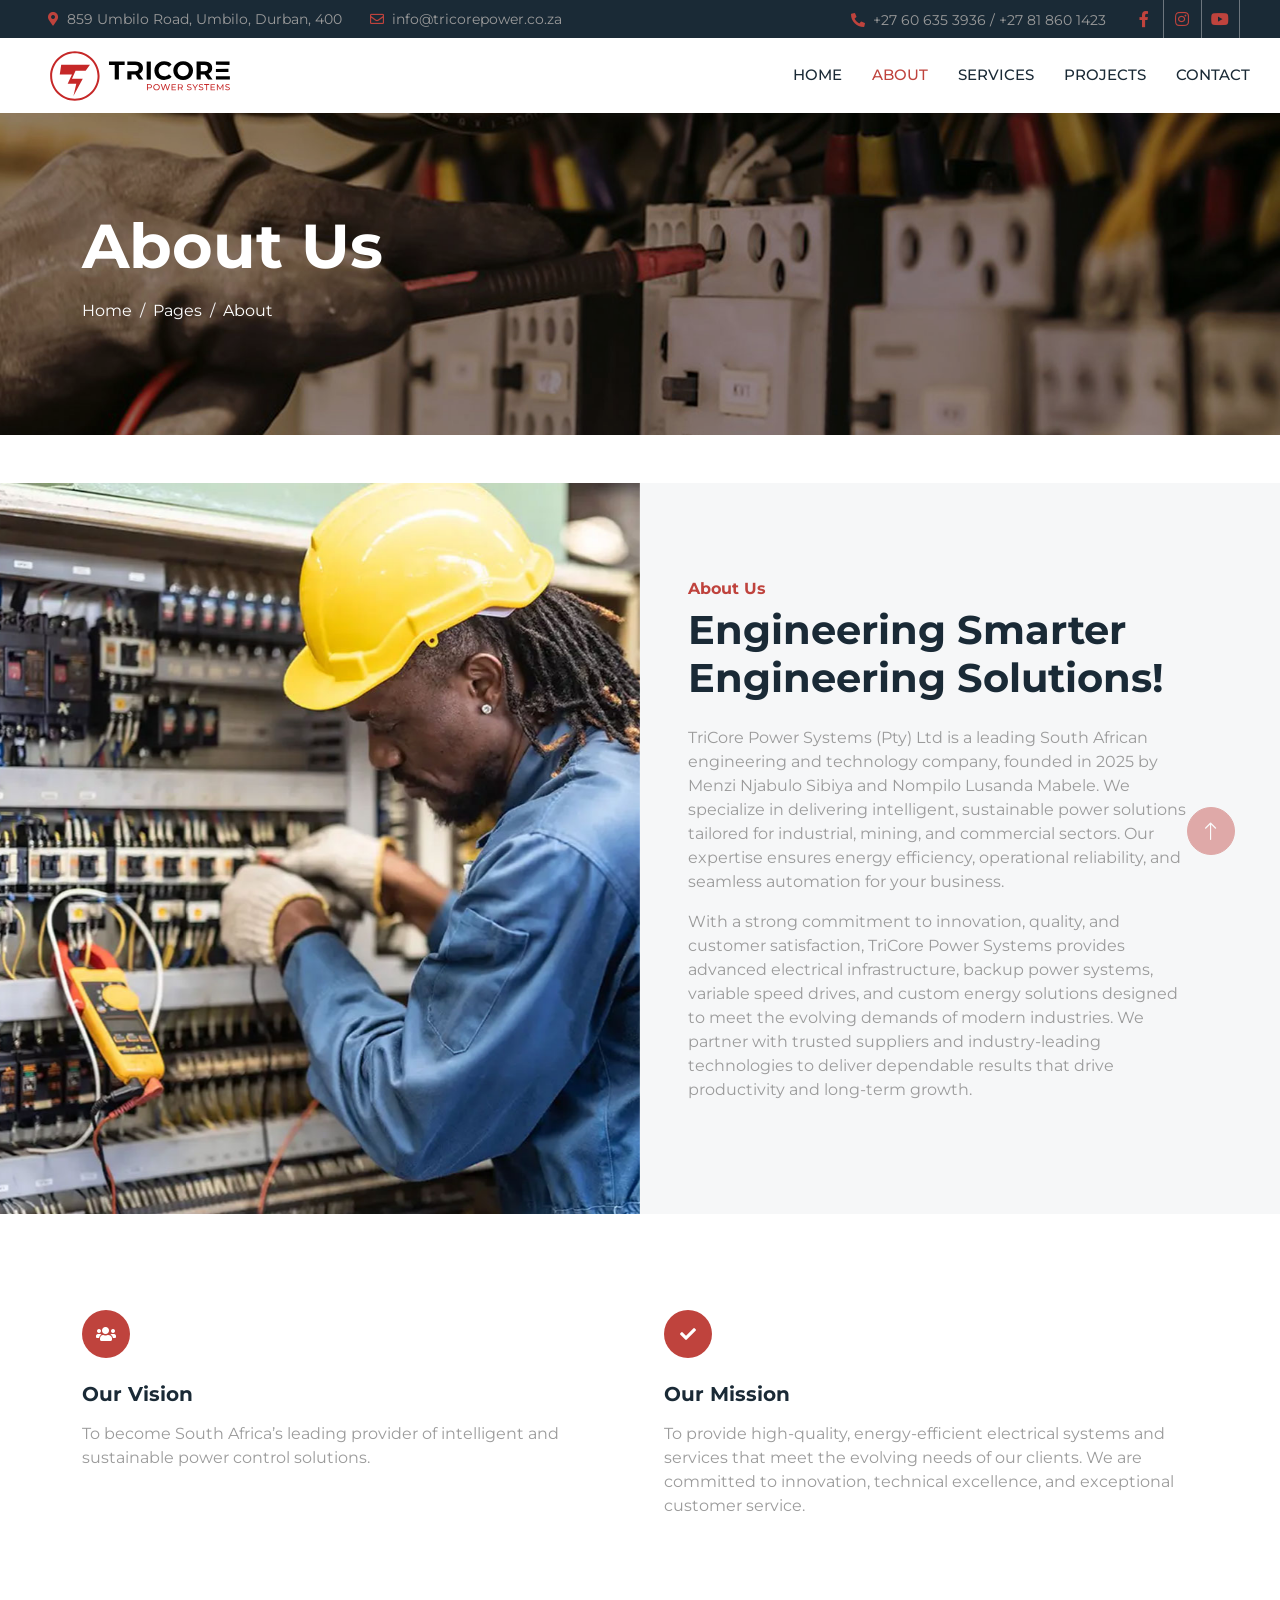
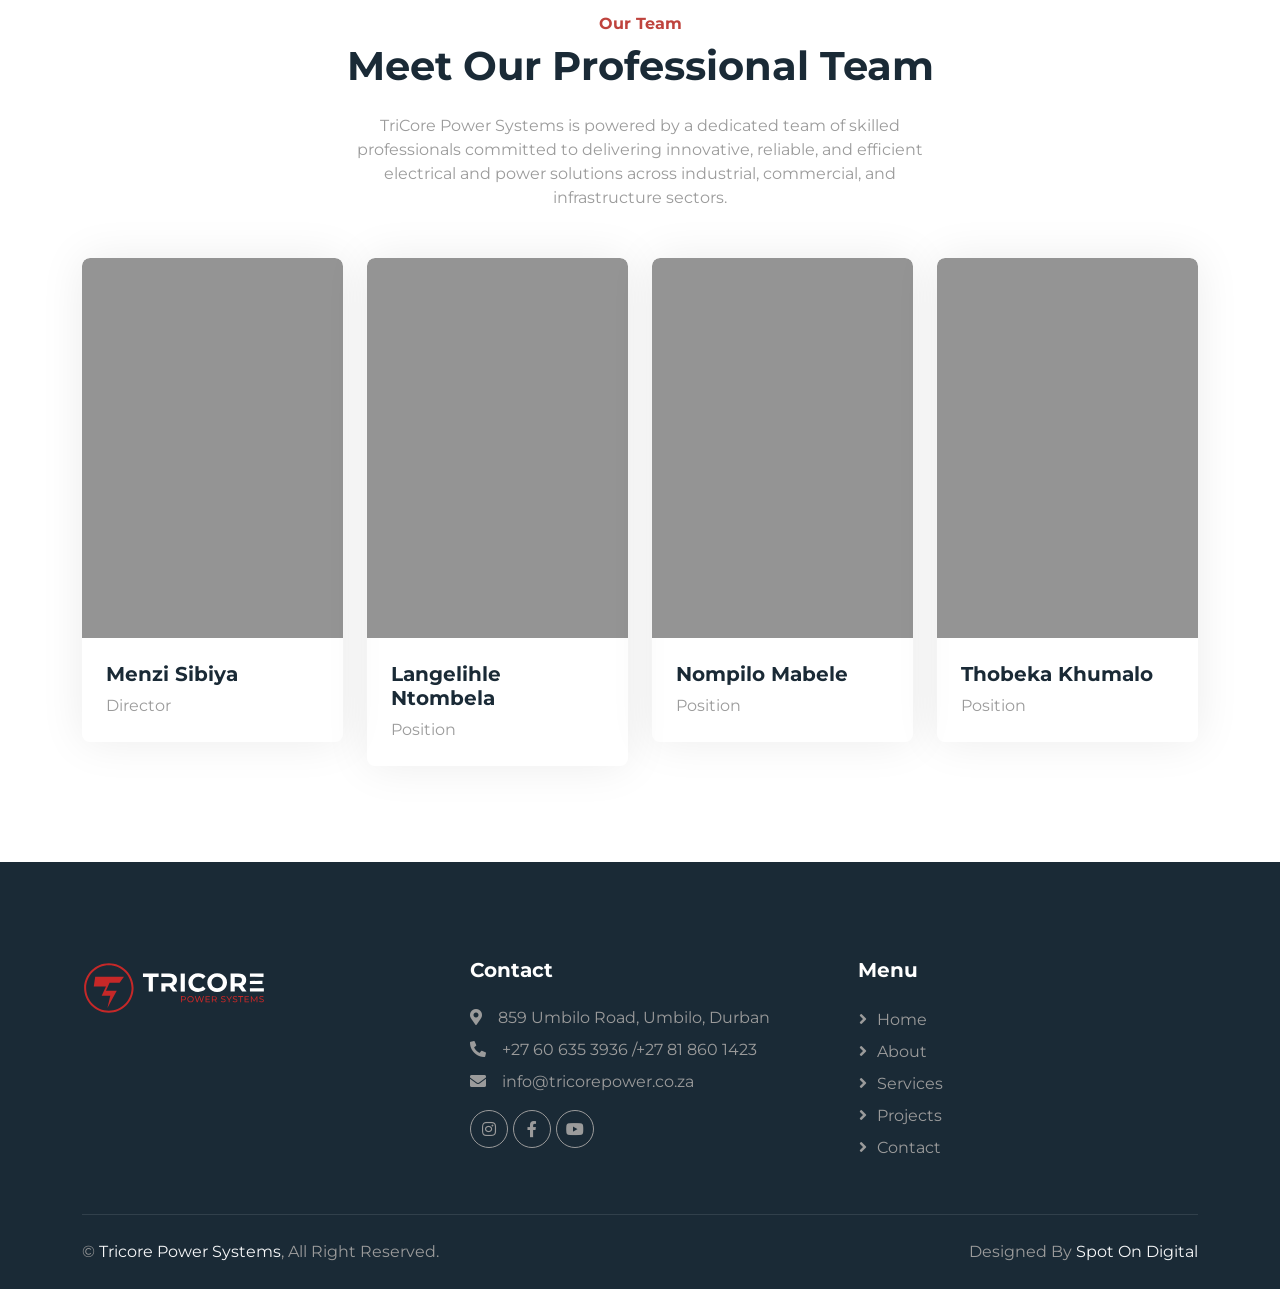
==== about.html @ cb74283c "Add files via upload" ====
<!DOCTYPE html>
<html lang="en">

<head>
    <meta charset="utf-8">
    <title>About</title>
    <meta content="width=device-width, initial-scale=1.0" name="viewport">
    <meta content="" name="keywords">
    <meta content="" name="description">

    <!-- Favicon -->
    <link href="img/favicon.png" rel="icon">

    <!-- Google Web Fonts -->
    <link rel="preconnect" href="https://fonts.googleapis.com">
    <link rel="preconnect" href="https://fonts.gstatic.com" crossorigin>
    <link href="https://fonts.googleapis.com/css2?family=Open+Sans:wght@400;500&family=Roboto:wght@500;700;900&display=swap" rel="stylesheet">
    <link rel="preconnect" href="https://fonts.googleapis.com">
    <link rel="preconnect" href="https://fonts.gstatic.com" crossorigin>
    <link href="https://fonts.googleapis.com/css2?family=Montserrat:wght@100;200;300;400;500;600;700;800;900&display=swap" rel="stylesheet">

    <!-- Icon Font Stylesheet -->
    <link href="https://cdnjs.cloudflare.com/ajax/libs/font-awesome/5.10.0/css/all.min.css" rel="stylesheet">
    <link href="https://cdn.jsdelivr.net/npm/bootstrap-icons@1.4.1/font/bootstrap-icons.css" rel="stylesheet">

    <!-- Libraries Stylesheet -->
    <link href="lib/animate/animate.min.css" rel="stylesheet">
    <link href="lib/owlcarousel/assets/owl.carousel.min.css" rel="stylesheet">
    <link href="lib/lightbox/css/lightbox.min.css" rel="stylesheet">

    <!-- Customized Bootstrap Stylesheet -->
    <link href="css/bootstrap.min.css" rel="stylesheet">

    <!-- Template Stylesheet -->
    <link href="css/style.css" rel="stylesheet">
</head>

<body>
    <!-- Spinner Start -->
    <div id="spinner" class="show bg-white position-fixed translate-middle w-100 vh-100 top-50 start-50 d-flex align-items-center justify-content-center">
        <div class="spinner-border text-primary" style="width: 3rem; height: 3rem;" role="status">
            <span class="sr-only">Loading...</span>
        </div>
    </div>
    <!-- Spinner End -->


    <!-- Topbar Start -->
    <div class="container-fluid bg-dark p-0">
        <div class="row gx-0 d-none d-lg-flex">
            <div class="col-lg-7 px-5 text-start">
                <div class="h-100 d-inline-flex align-items-center me-4">
                    <small class="fa fa-map-marker-alt text-primary me-2"></small>
                    <small>859 Umbilo Road, Umbilo, Durban, 400</small>
                </div>
                <div class="h-100 d-inline-flex align-items-center">
                    <small class="far fa-envelope text-primary me-2"></small>
                    <small>info@tricorepower.co.za</small>
                </div>
            </div>
            <div class="col-lg-5 px-5 text-end">
                <div class="h-100 d-inline-flex align-items-center me-4">
                    <small class="fa fa-phone-alt text-primary me-2"></small>
                    <small>+27 60 635 3936 / +27 81 860 1423</small>
                </div>
                <div class="h-100 d-inline-flex align-items-center mx-n2">
                    <a class="btn btn-square btn-link rounded-0 border-0 border-end border-secondary" href=""><i class="fab fa-facebook-f"></i></a>
                    <a class="btn btn-square btn-link rounded-0 border-0 border-end border-secondary" href=""><i class="fab fa-instagram"></i></a>
                    <a class="btn btn-square btn-link rounded-0 border-0 border-end border-secondary" href=""><i class="fab fa-youtube"></i></a>
                   
                </div>
            </div>
        </div>
    </div>
    <!-- Topbar End -->


 <!-- Navbar Start -->
<nav class="navbar navbar-expand-lg bg-white navbar-light sticky-top p-0">
    <a href="index.html" class="navbar-brand d-flex align-items-center px-4 px-lg-5">
        <img src="img/tricore-logo.svg" alt="Tricore Logo" style="height: 60px;">
    </a>

    <button type="button" class="navbar-toggler me-4" data-bs-toggle="collapse" data-bs-target="#navbarCollapse">
        <span class="navbar-toggler-icon"></span>
    </button>

    <div class="collapse navbar-collapse" id="navbarCollapse">
        <div class="navbar-nav ms-auto p-4 p-lg-0">
            <a href="index.html" class="nav-item nav-link">Home</a>
            <a href="about.html" class="nav-item nav-link active">About</a>
            <a href="services.html" class="nav-item nav-link">Services</a>
            <a href="projects.html" class="nav-item nav-link">Projects</a>
            <a href="contact.html" class="nav-item nav-link">Contact</a>
        </div>
    </div>
</nav>
<!-- Navbar End -->

    <!-- Page Header Start -->
    <div class="container-fluid page-header py-5 mb-5">
        <div class="container py-5">
            <h1 class="display-3 text-white mb-3 animated slideInDown">About Us</h1>
            <nav aria-label="breadcrumb animated slideInDown">
                <ol class="breadcrumb">
                    <li class="breadcrumb-item"><a class="text-white" href="#">Home</a></li>
                    <li class="breadcrumb-item"><a class="text-white" href="#">Pages</a></li>
                    <li class="breadcrumb-item text-white active" aria-current="page">About</li>
                </ol>
            </nav>
        </div>
    </div>
    <!-- Page Header End -->


     <!-- About Start -->
    <div class="container-fluid bg-light overflow-hidden my-5 px-lg-0">
        <div class="container about px-lg-0">
            <div class="row g-0 mx-lg-0">
                <div class="col-lg-6 ps-lg-0 wow fadeIn" data-wow-delay="0.1s" style="min-height: 400px;">
                    <div class="position-relative h-100">
                        <img class="position-absolute img-fluid w-100 h-100" src="img/about.jpg" style="object-fit: cover;" alt="">
                    </div>
                </div>
                <div class="col-lg-6 about-text py-5 wow fadeIn" data-wow-delay="0.5s">
                    <div class="p-lg-5 pe-lg-0">
                        <h6 class="text-primary">About Us</h6>
                        <h1 class="mb-4">Engineering Smarter Engineering Solutions!</h1>
                        <p>TriCore Power Systems (Pty) Ltd is a leading South African engineering and technology company, founded in 2025 by Menzi Njabulo Sibiya and Nompilo Lusanda Mabele. We specialize in delivering intelligent, sustainable power solutions tailored for industrial, mining, and commercial sectors. Our expertise ensures energy efficiency, operational reliability, and seamless automation for your business.</p>
                       <p>
                        With a strong commitment to innovation, quality, and customer satisfaction, TriCore Power Systems
                        provides advanced electrical infrastructure, backup power systems, variable speed drives, and custom
                        energy solutions designed to meet the evolving demands of modern industries. We partner with trusted
                        suppliers and industry-leading technologies to deliver dependable results that drive productivity and long-term growth.
                    </p>
                        
                    </div>
                </div>
            </div>
        </div>
    </div>
    <!-- About End -->
    
        <!-- Feature Start -->
    <div class="container-xxl py-5">
        <div class="container">
           
            <div class="row g-5">
                <div class="col-md-6 wow fadeIn" data-wow-delay="0.1s">
                    <div class="d-flex align-items-center mb-4">
                        <div class="btn-lg-square bg-primary rounded-circle me-3">
                            <i class="fa fa-users text-white"></i>
                        </div>
                       
                    </div>
                    <h5 class="mb-3">Our Vision</h5>
                    <span>To become South Africa’s leading provider of intelligent and sustainable power control solutions.</span>
                </div>
                <div class="col-md-6 wow fadeIn" data-wow-delay="0.3s">
                    <div class="d-flex align-items-center mb-4">
                        <div class="btn-lg-square bg-primary rounded-circle me-3">
                            <i class="fa fa-check text-white"></i>
                        </div>
                        
                    </div>
                    <h5 class="mb-3">Our Mission</h5>
                    <span>To provide high-quality, energy-efficient electrical systems and services that meet the evolving needs of our clients. We are committed to innovation, technical excellence, and exceptional customer service.</span>
                </div>
               
               
            </div>
        </div>
    </div>
    <!-- Feature Start -->

  <!-- Team Start -->
<div class="container-xxl py-5">
    <div class="container">

        <div class="text-center mx-auto mb-5 wow fadeInUp" data-wow-delay="0.1s" style="max-width: 600px;">
    <h6 class="text-primary">Our Team</h6>

    <h1 class="mb-4">
        Meet Our Professional Team
    </h1>

    <p class="mb-4">
        TriCore Power Systems is powered by a dedicated team of skilled professionals
        committed to delivering innovative, reliable, and efficient electrical and
        power solutions across industrial, commercial, and infrastructure sectors.
    </p>
</div>

        <div class="row g-4">

            <!-- Team Member 1 -->
            <div class="col-lg-3 col-md-6 wow fadeInUp" data-wow-delay="0.1s">
                <div class="team-item rounded overflow-hidden">

                    <!-- Full Width Image -->
                    <div class="team-img">
                        <img class="img-fluid w-100"
                            src="img/team-1.jpg"
                            alt=""
                            style="height: 380px; object-fit: cover;">
                    </div>

                    <div class="p-4">
                        <h5>Menzi Sibiya</h5>
                        <span>Director</span>
                    </div>

                </div>
            </div>

            <!-- Team Member 2 -->
            <div class="col-lg-3 col-md-6 wow fadeInUp" data-wow-delay="0.3s">
                <div class="team-item rounded overflow-hidden">

                    <!-- Full Width Image -->
                    <div class="team-img">
                        <img class="img-fluid w-100"
                            src="img/team-1.jpg"
                            alt=""
                            style="height: 380px; object-fit: cover;">
                    </div>

                    <div class="p-4">
                        <h5>Langelihle Ntombela</h5>
                        <span>Position</span>
                    </div>

                </div>
            </div>

            <!-- Team Member 3 -->
            <div class="col-lg-3 col-md-6 wow fadeInUp" data-wow-delay="0.5s">
                <div class="team-item rounded overflow-hidden">

                    <!-- Full Width Image -->
                    <div class="team-img">
                        <img class="img-fluid w-100"
                            src="img/team-1.jpg"
                            alt=""
                            style="height: 380px; object-fit: cover;">
                    </div>

                    <div class="p-4">
                        <h5>Nompilo Mabele</h5>
                       <span>Position</span>
                    </div>

                </div>
            </div>
            
            <!-- Team Member 3 -->
            <div class="col-lg-3 col-md-6 wow fadeInUp" data-wow-delay="0.7s">
                <div class="team-item rounded overflow-hidden">

                    <!-- Full Width Image -->
                    <div class="team-img">
                        <img class="img-fluid w-100"
                            src="img/team-1.jpg"
                            alt=""
                            style="height: 380px; object-fit: cover;">
                    </div>

                    <div class="p-4">
                        <h5>Thobeka Khumalo</h5>
                        <span>Position</span>
                    </div>

                </div>
            </div>

        </div>

    </div>
</div>
<!-- Team End -->
        

   
    <!-- Footer Start -->
    <div class="container-fluid bg-dark text-body footer mt-5 pt-5 wow fadeIn" data-wow-delay="0.1s">
        <div class="container py-5">
            <div class="row g-5">
                
                <div class="col-lg-4 col-md-6">
                    <a href="index.html">
        <img src="img/tricore-logo-white.svg" alt="Tricore Logo" style="height: 60px;">
    </a>
                   
                </div>
                
                <div class="col-lg-4 col-md-6">
                    <h5 class="text-white mb-4">Contact</h5>
                    <p class="mb-2"><i class="fa fa-map-marker-alt me-3"></i>859 Umbilo Road, Umbilo, Durban</p>
                    <p class="mb-2"><i class="fa fa-phone-alt me-3"></i>+27 60 635 3936 /+27 81 860 1423</p>
                    <p class="mb-2"><i class="fa fa-envelope me-3"></i>info@tricorepower.co.za</p>
                    <div class="d-flex pt-2">
                        <a class="btn btn-square btn-outline-light btn-social" href=""><i class="fab fa-instagram"></i></a>
                        <a class="btn btn-square btn-outline-light btn-social" href=""><i class="fab fa-facebook-f"></i></a>
                        <a class="btn btn-square btn-outline-light btn-social" href=""><i class="fab fa-youtube"></i></a>
                      
                    </div>
                </div>
                <div class="col-lg-4 col-md-6">
                    <h5 class="text-white mb-4">Menu</h5>
                    <a class="btn btn-link" href="index.html">Home</a>
                    <a class="btn btn-link" href="about.html">About</a>
                    <a class="btn btn-link" href="services.html">Services</a>
                    <a class="btn btn-link" href="projects.html">Projects</a>
                    <a class="btn btn-link" href="contact.html">Contact</a>
                </div>
                
               
            </div>
        </div>
        <div class="container">
            <div class="copyright">
                <div class="row">
                    <div class="col-md-6 text-center text-md-start mb-3 mb-md-0">
                        &copy; <a href="#">Tricore Power Systems</a>, All Right Reserved.
                    </div>
                    <div class="col-md-6 text-center text-md-end">
                        
                        Designed By <a href="https://spotondigital.co.za">Spot On Digital</a>
                        
                    </div>
                </div>
            </div>
        </div>
    </div>
    <!-- Footer End -->


    <!-- Back to Top -->
    <a href="#" class="btn btn-lg btn-primary btn-lg-square rounded-circle back-to-top"><i class="bi bi-arrow-up"></i></a>


    <!-- JavaScript Libraries -->
    <script src="https://code.jquery.com/jquery-3.4.1.min.js"></script>
    <script src="https://cdn.jsdelivr.net/npm/bootstrap@5.0.0/dist/js/bootstrap.bundle.min.js"></script>
    <script src="lib/wow/wow.min.js"></script>
    <script src="lib/easing/easing.min.js"></script>
    <script src="lib/waypoints/waypoints.min.js"></script>
    <script src="lib/counterup/counterup.min.js"></script>
    <script src="lib/owlcarousel/owl.carousel.min.js"></script>
    <script src="lib/isotope/isotope.pkgd.min.js"></script>
    <script src="lib/lightbox/js/lightbox.min.js"></script>

    <!-- Template Javascript -->
    <script src="js/main.js"></script>
</body>

</html>
---- css/style.css ----
/********** Template CSS **********/
:root {
    --primary: #bf433d;
    --light: #F6F7F8;
    --dark: #1A2A36;
}

body{
    font-family: 'Montserrat', sans-serif;
}

h1, .h1, h2, .h2, h3, .h3, h4, .h4, h5, .h5, h6, .h6 {
    margin-top: 0;
    margin-bottom: .5rem;
    font-family: 'Montserrat', sans-serif;
    font-weight: 700;
    line-height: 1.2;
    color: #1A2A36;
}

.display-2 {
    font-size: calc(1.275rem + 2.9vw);
    font-weight: 700;
    line-height: 1.2;
}

.display-3 {
    font-size: calc(1.225rem + 3.3vw);
    font-weight: 700;
    line-height: 1.2;
}

.fw-medium {
    font-weight: 500 !important;
}

.fw-bold {
    font-weight: 700 !important;
}

.fw-black {
    font-weight: 900 !important;
}

.back-to-top {
    position: fixed;
    display: none;
    right: 45px;
    bottom: 45px;
    z-index: 99;
}


/*** Spinner ***/
#spinner {
    opacity: 0;
    visibility: hidden;
    transition: opacity .5s ease-out, visibility 0s linear .5s;
    z-index: 99999;
}

#spinner.show {
    transition: opacity .5s ease-out, visibility 0s linear 0s;
    visibility: visible;
    opacity: 1;
}


/*** Button ***/
.btn {
    font-weight: 500;
    transition: .5s;
}

.btn.btn-primary,
.btn.btn-outline-primary:hover {
    color: #FFFFFF;
}

.btn-square {
    width: 38px;
    height: 38px;
}

.btn-sm-square {
    width: 32px;
    height: 32px;
}

.btn-lg-square {
    width: 48px;
    height: 48px;
}

.btn-square,
.btn-sm-square,
.btn-lg-square {
    padding: 0;
    display: flex;
    align-items: center;
    justify-content: center;
    font-weight: normal;
}

/*** Navbar ***/
.navbar.sticky-top {
    top: -100px;
    transition: .5s;
}

.navbar .navbar-brand,
.navbar a.btn {
    height: 75px;
}

.navbar .navbar-nav .nav-link {
    margin-right: 30px;
    padding: 25px 0;
    color: var(--dark);
    font-size: 15px;
    font-weight: 500;
    text-transform: uppercase;
    outline: none;
}

.navbar .navbar-nav .nav-link:hover,
.navbar .navbar-nav .nav-link.active {
    color: var(--primary);
}

.navbar .dropdown-toggle::after {
    border: none;
    content: "\f107";
    font-family: "Font Awesome 5 Free";
    font-weight: 900;
    vertical-align: middle;
    margin-left: 8px;
}

@media (max-width: 991.98px) {
    .navbar .navbar-nav .nav-link  {
        margin-right: 0;
        padding: 10px 0;
    }

    .navbar .navbar-nav {
        border-top: 1px solid #EEEEEE;
    }
}

@media (min-width: 992px) {
    .navbar .nav-item .dropdown-menu {
        display: block;
        border: none;
        margin-top: 0;
        top: 150%;
        opacity: 0;
        visibility: hidden;
        transition: .5s;
    }

    .navbar .nav-item:hover .dropdown-menu {
        top: 100%;
        visibility: visible;
        transition: .5s;
        opacity: 1;
    }
}


/*** Header ***/
.owl-carousel-inner {
    position: absolute;
    width: 100%;
    height: 100%;
    top: 0;
    left: 0;
    display: flex;
    align-items: center;
    background: rgba(0, 0, 0, .1);
}

@media (max-width: 768px) {
    .header-carousel .owl-carousel-item {
        position: relative;
        min-height: 500px;
    }

    .header-carousel .owl-carousel-item img {
        position: absolute;
        width: 100%;
        height: 100%;
        object-fit: cover;
    }

    .header-carousel .owl-carousel-item p {
        font-size: 16px !important;
    }
}

.header-carousel .owl-dots {
    position: absolute;
    width: 60px;
    height: 100%;
    top: 0;
    right: 30px;
    display: flex;
    flex-direction: column;
    align-items: center;
    justify-content: center;
}

.header-carousel .owl-dots .owl-dot {
    position: relative;
    width: 45px;
    height: 45px;
    margin: 5px 0;
    background: #FFFFFF;
    box-shadow: 0 0 30px rgba(255, 255, 255, .9);
    border-radius: 45px;
    transition: .5s;
}

.header-carousel .owl-dots .owl-dot.active {
    width: 60px;
    height: 60px;
}

.header-carousel .owl-dots .owl-dot img {
    position: absolute;
    width: 100%;
    height: 100%;
    object-fit: cover;
    padding: 2px;
    border-radius: 45px;
    transition: .5s;
}

.page-header {
    background: linear-gradient(rgba(0, 0, 0, .1), rgba(0, 0, 0, .1)), url(../img/header.jpg) center center no-repeat;
    background-size: cover;
}

.breadcrumb-item + .breadcrumb-item::before {
    color: var(--light);
}


/*** About ***/
@media (min-width: 992px) {
    .container.about {
        max-width: 100% !important;
    }

    .about-text  {
        padding-right: calc(((100% - 960px) / 2) + .75rem);
    }
}

@media (min-width: 1200px) {
    .about-text  {
        padding-right: calc(((100% - 1140px) / 2) + .75rem);
    }
}

@media (min-width: 1400px) {
    .about-text  {
        padding-right: calc(((100% - 1320px) / 2) + .75rem);
    }
}


/*** Service ***/
.service-item {
    box-shadow: 0 0 45px rgba(0, 0, 0, .08);
}

.service-icon {
    position: relative;
    margin: -50px 0 25px 0;
    width: 100px;
    height: 100px;
    display: flex;
    align-items: center;
    justify-content: center;
    color: var(--primary);
    background: #FFFFFF;
    border-radius: 100px;
    box-shadow: 0 0 45px rgba(0, 0, 0, .08);
    transition: .5s;
}

.service-item:hover .service-icon {
    color: #FFFFFF;
    background: var(--primary);
}


/*** Feature ***/
@media (min-width: 992px) {
    .container.feature {
        max-width: 100% !important;
    }

    .feature-text  {
        padding-left: calc(((100% - 960px) / 2) + .75rem);
    }
}

@media (min-width: 1200px) {
    .feature-text  {
        padding-left: calc(((100% - 1140px) / 2) + .75rem);
    }
}

@media (min-width: 1400px) {
    .feature-text  {
        padding-left: calc(((100% - 1320px) / 2) + .75rem);
    }
}


/*** Project Portfolio ***/
#portfolio-flters li {
    display: inline-block;
    font-weight: 500;
    color: var(--dark);
    cursor: pointer;
    transition: .5s;
    border-bottom: 2px solid transparent;
}

#portfolio-flters li:hover,
#portfolio-flters li.active {
    color: var(--primary);
    border-color: var(--primary);
}

.portfolio-img {
    position: relative;
}

.portfolio-img::before,
.portfolio-img::after {
    position: absolute;
    content: "";
    width: 0;
    height: 100%;
    top: 0;
    background: var(--dark);
    transition: .5s;
}

.portfolio-img::before {
    left: 50%;
}

.portfolio-img::after {
    right: 50%;
}

.portfolio-item:hover .portfolio-img::before {
    width: 51%;
    left: 0;
}

.portfolio-item:hover .portfolio-img::after {
    width: 51%;
    right: 0;
}

.portfolio-btn {
    position: absolute;
    top: 0;
    left: 0;
    width: 100%;
    height: 100%;
    display: flex;
    align-items: center;
    justify-content: center;
    opacity: 0;
    z-index: 1;
    transition: .5s;
}

.portfolio-item:hover .portfolio-btn {
    opacity: 1;
    transition-delay: .3s;
}


/*** Quote ***/
@media (min-width: 992px) {
    .container.quote {
        max-width: 100% !important;
    }

    .quote-text  {
        padding-right: calc(((100% - 960px) / 2) + .75rem);
    }
}

@media (min-width: 1200px) {
    .quote-text  {
        padding-right: calc(((100% - 1140px) / 2) + .75rem);
    }
}

@media (min-width: 1400px) {
    .quote-text  {
        padding-right: calc(((100% - 1320px) / 2) + .75rem);
    }
}


/*** Team ***/
.team-item {
    box-shadow: 0 0 45px rgba(0, 0, 0, .08);
}

.team-item img {
    border-radius: 8px 8px 0 0;
}

.team-item .team-social {
    display: flex;
    flex-direction: column;
    align-items: center;
    justify-content: flex-end;
    background: #FFFFFF;
    transition: .5s;
}


/*** Testimonial ***/
.testimonial-carousel::before {
    position: absolute;
    content: "";
    top: 0;
    left: 0;
    height: 100%;
    width: 0;
    background: linear-gradient(to right, rgba(255, 255, 255, 1) 0%, rgba(255, 255, 255, 0) 100%);
    z-index: 1;
}

.testimonial-carousel::after {
    position: absolute;
    content: "";
    top: 0;
    right: 0;
    height: 100%;
    width: 0;
    background: linear-gradient(to left, rgba(255, 255, 255, 1) 0%, rgba(255, 255, 255, 0) 100%);
    z-index: 1;
}

@media (min-width: 768px) {
    .testimonial-carousel::before,
    .testimonial-carousel::after {
        width: 200px;
    }
}

@media (min-width: 992px) {
    .testimonial-carousel::before,
    .testimonial-carousel::after {
        width: 300px;
    }
}

.testimonial-carousel .owl-nav {
    position: absolute;
    width: 350px;
    top: 20px;
    left: 50%;
    transform: translateX(-50%);
    display: flex;
    justify-content: space-between;
    opacity: 0;
    transition: .5s;
    z-index: 1;
}

.testimonial-carousel:hover .owl-nav {
    width: 300px;
    opacity: 1;
}

.testimonial-carousel .owl-nav .owl-prev,
.testimonial-carousel .owl-nav .owl-next {
    position: relative;
    color: var(--primary);
    font-size: 45px;
    transition: .5s;
}

.testimonial-carousel .owl-nav .owl-prev:hover,
.testimonial-carousel .owl-nav .owl-next:hover {
    color: var(--dark);
}

.testimonial-carousel .testimonial-img img {
    width: 100px;
    height: 100px;
}

.testimonial-carousel .testimonial-img .btn-square {
    position: absolute;
    bottom: -19px;
    left: 50%;
    transform: translateX(-50%);
}

.testimonial-carousel .owl-item .testimonial-text {
    margin-bottom: 30px;
    box-shadow: 0 0 45px rgba(0, 0, 0, .08);
    transform: scale(.8);
    transition: .5s;
}

.testimonial-carousel .owl-item.center .testimonial-text {
    transform: scale(1);
}


/*** Contact ***/
@media (min-width: 992px) {
    .container.contact {
        max-width: 100% !important;
    }

    .contact-text  {
        padding-left: calc(((100% - 960px) / 2) + .75rem);
    }
}

@media (min-width: 1200px) {
    .contact-text  {
        padding-left: calc(((100% - 1140px) / 2) + .75rem);
    }
}

@media (min-width: 1400px) {
    .contact-text  {
        padding-left: calc(((100% - 1320px) / 2) + .75rem);
    }
}


/*** Footer ***/
.footer .btn.btn-social {
    margin-right: 5px;
    color: #9B9B9B;
    border: 1px solid #9B9B9B;
    border-radius: 38px;
    transition: .3s;
}

.footer .btn.btn-social:hover {
    color: var(--primary);
    border-color: var(--light);
}

.footer .btn.btn-link {
    display: block;
    margin-bottom: 5px;
    padding: 0;
    text-align: left;
    color: #9B9B9B;
    font-weight: normal;
    text-transform: capitalize;
    transition: .3s;
}

.footer .btn.btn-link::before {
    position: relative;
    content: "\f105";
    font-family: "Font Awesome 5 Free";
    font-weight: 900;
    margin-right: 10px;
}

.footer .btn.btn-link:hover {
    color: #FFFFFF;
    letter-spacing: 1px;
    box-shadow: none;
}

.footer .copyright {
    padding: 25px 0;
    border-top: 1px solid rgba(256, 256, 256, .1);
}

.footer .copyright a {
    color: var(--light);
}

.footer .copyright a:hover {
    color: var(--primary);
}
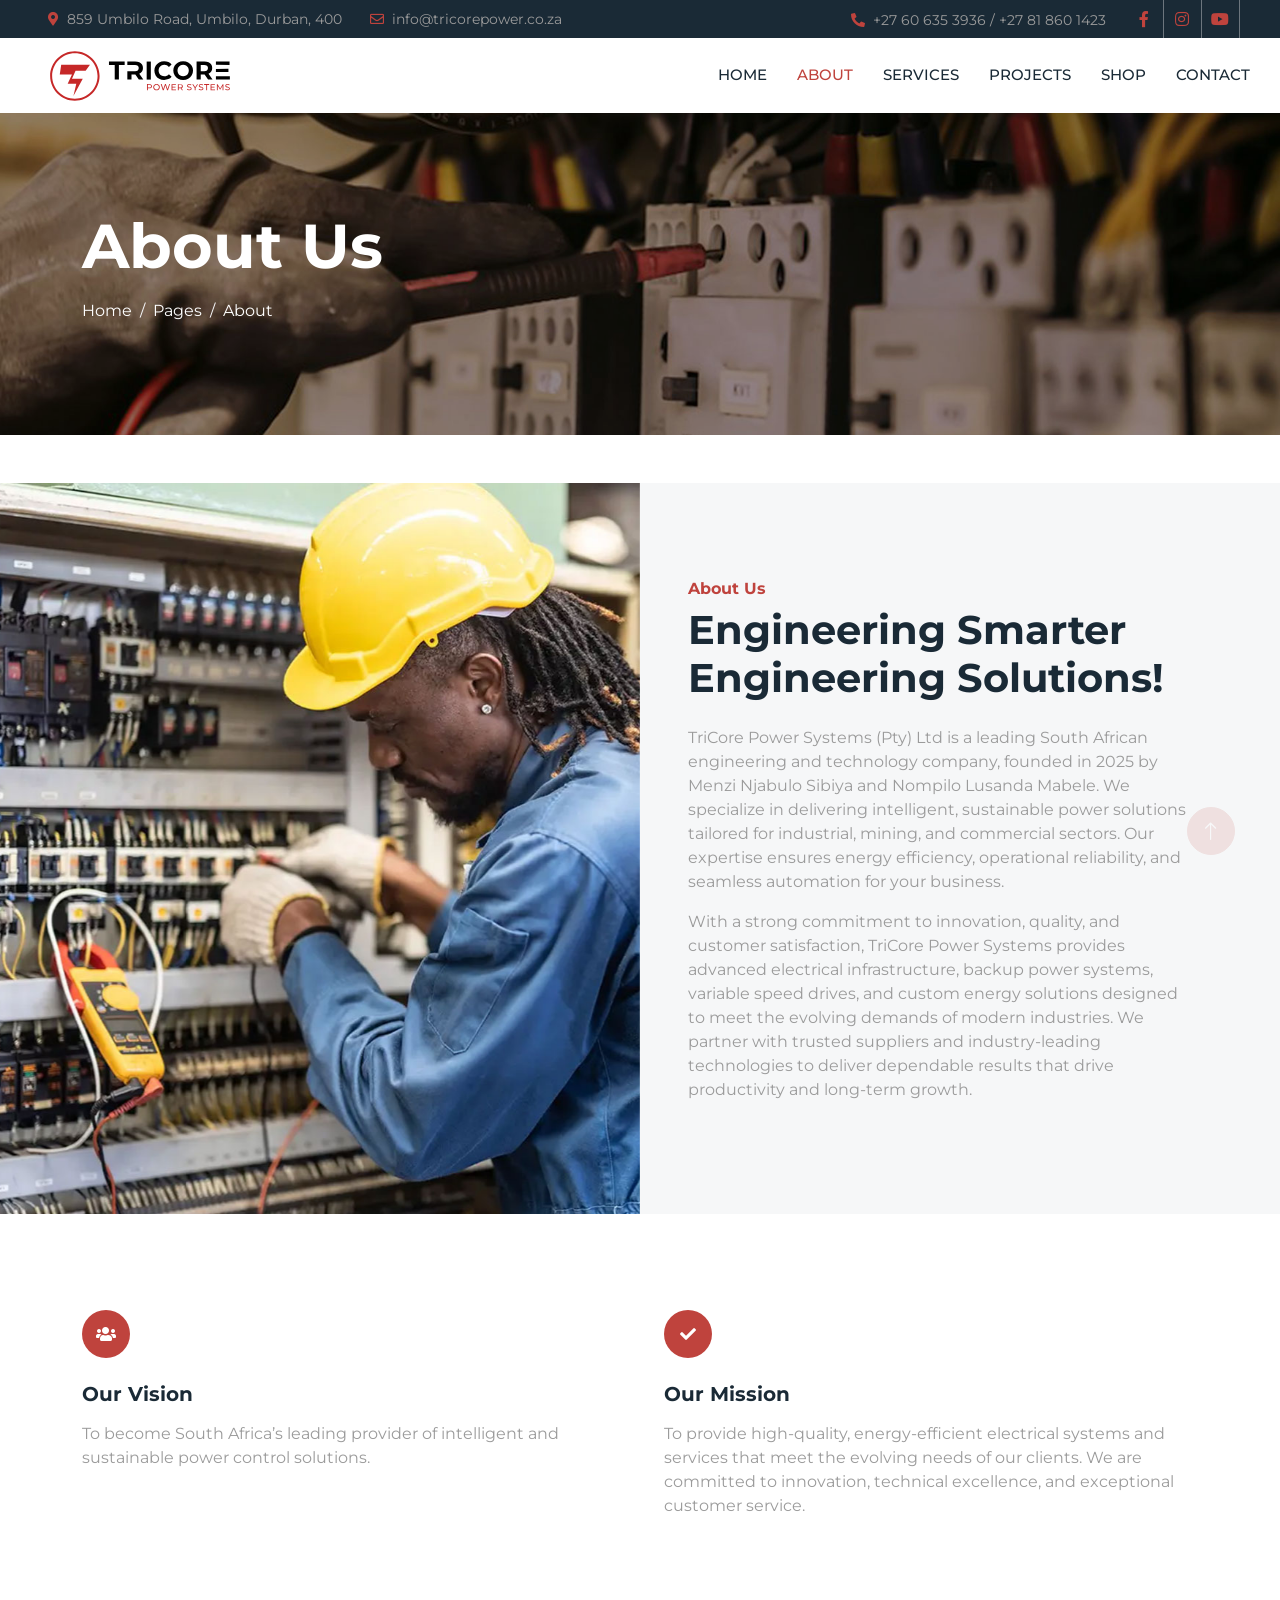
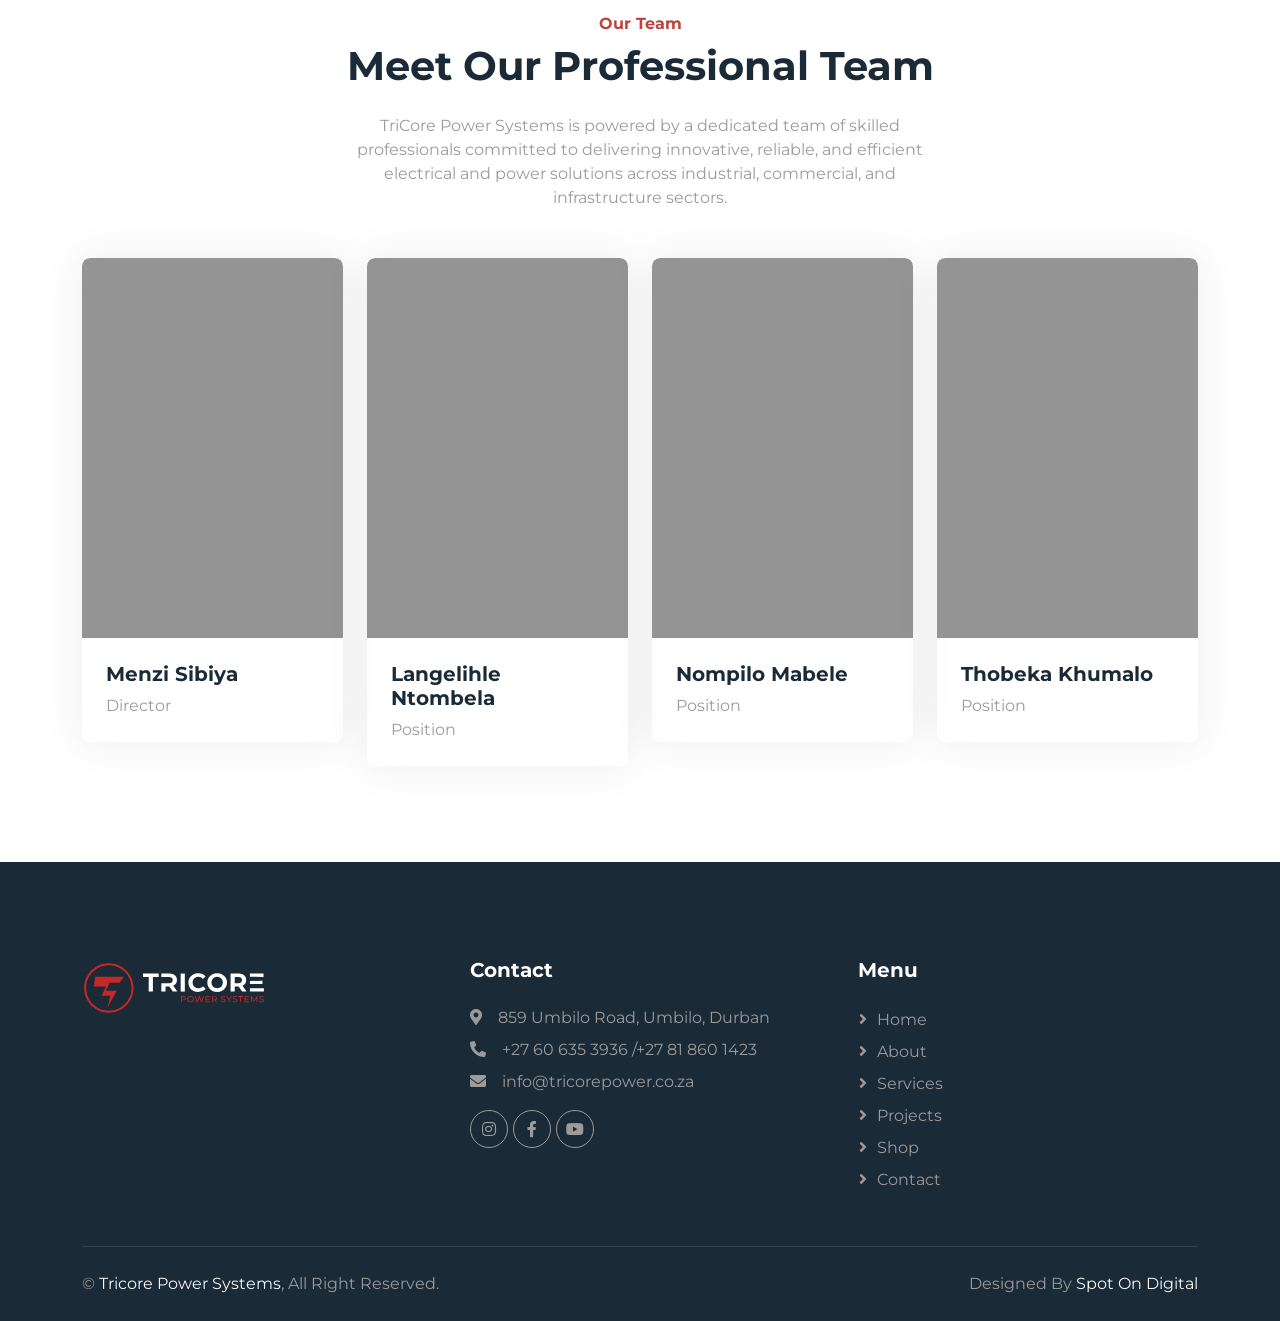
==== commit da802358: "Add files via upload" ====
--- a/about.html
+++ b/about.html
@@ -91,6 +91,7 @@
             <a href="about.html" class="nav-item nav-link active">About</a>
             <a href="services.html" class="nav-item nav-link">Services</a>
             <a href="projects.html" class="nav-item nav-link">Projects</a>
+             <a href="shop.html" class="nav-item nav-link">Shop</a>
             <a href="contact.html" class="nav-item nav-link">Contact</a>
         </div>
     </div>
@@ -311,6 +312,7 @@
                     <a class="btn btn-link" href="about.html">About</a>
                     <a class="btn btn-link" href="services.html">Services</a>
                     <a class="btn btn-link" href="projects.html">Projects</a>
+                    <a class="btn btn-link" href="shop.html">Shop</a>
                     <a class="btn btn-link" href="contact.html">Contact</a>
                 </div>
                 
--- a/css/style.css
+++ b/css/style.css
@@ -347,7 +347,7 @@
     width: 0;
     height: 100%;
     top: 0;
-    background: var(--dark);
+    background: var(--primary);
     transition: .5s;
 }
 
